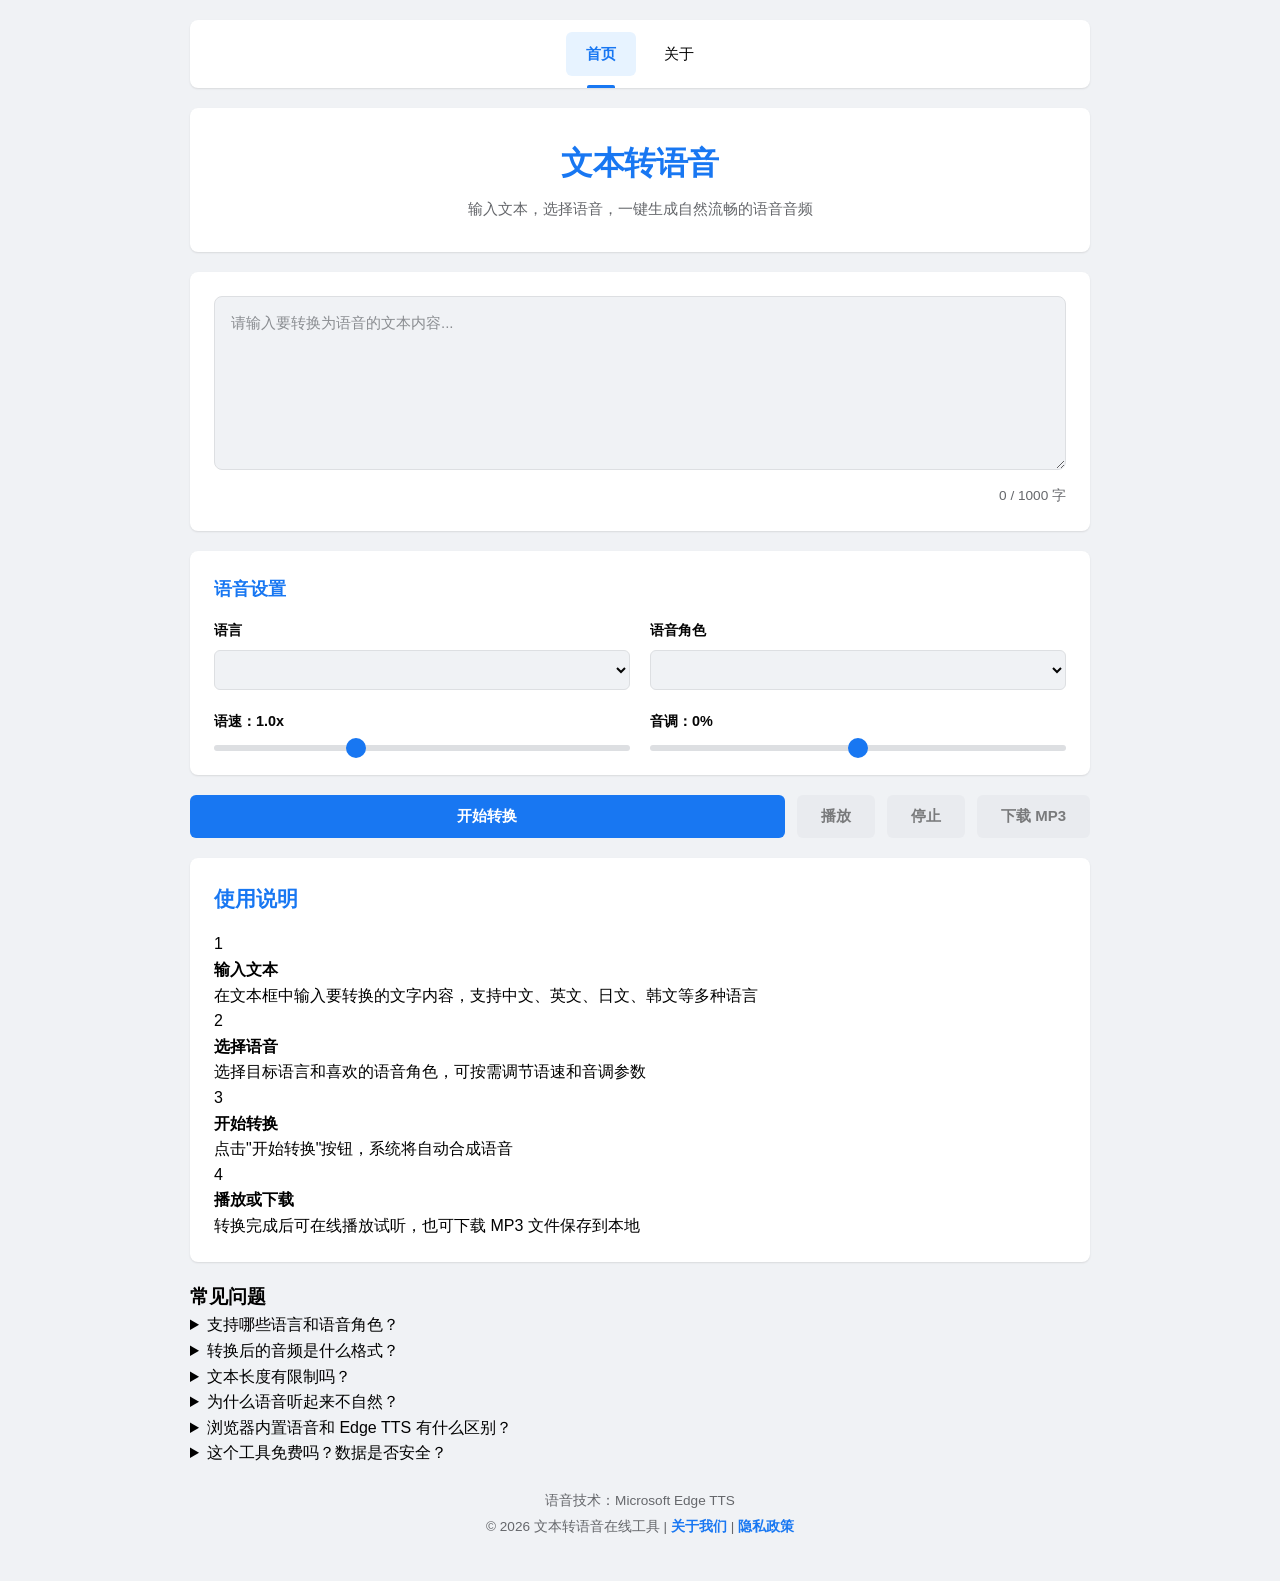
==== web/index.html @ c946e0dc "fix" ====
<!DOCTYPE html>
<html lang="zh-CN">
<head>
    <meta charset="UTF-8">
    <meta name="viewport" content="width=device-width, initial-scale=1.0">
    <title>文本转语音在线工具 - 免费AI语音生成</title>
    <meta name="description" content="免费在线文本转语音工具，支持中文、英文、日文、韩文等多种语言，使用微软Edge TTS语音合成技术，可下载MP3音频文件。">
    <meta name="keywords" content="文本转语音,TTS,语音合成,AI语音生成,Edge TTS,在线朗读,MP3下载">
    <link rel="canonical" href="https://text2voice.cc/" />
    <link rel="icon" type="image/png" href="/images/logo.png">
    <link rel="stylesheet" href="/css/style.css">
</head>
<body>
    <div class="container">
        <nav class="top-nav">
            <ul>
                <li><a href="/" class="active">首页</a></li>
                <li><a href="about.html">关于</a></li>
            </ul>
        </nav>

        <header>
            <h1>文本转语音</h1>
            <p class="subtitle">输入文本，选择语音，一键生成自然流畅的语音音频</p>
        </header>

        <!-- 文本输入区 -->
        <div class="card">
            <div class="textarea-wrapper">
                <textarea
                    id="textInput"
                    placeholder="请输入要转换为语音的文本内容..."
                    rows="6"
                ></textarea>
                <div class="char-count">
                    <span id="charCount">0</span> / 1000 字
                </div>
            </div>
        </div>

        <!-- 语音设置区 -->
        <div class="card">
            <h3 class="card-title">语音设置</h3>
            <div class="settings-grid">
                <div class="setting-item">
                    <label for="langSelect">语言</label>
                    <select id="langSelect"></select>
                </div>
                <div class="setting-item">
                    <label for="voiceSelect">语音角色</label>
                    <select id="voiceSelect"></select>
                </div>
                <div class="setting-item">
                    <label for="rateRange">语速：<span id="rateValue">1.0x</span></label>
                    <input type="range" id="rateRange" min="0.5" max="2.0" step="0.1" value="1.0">
                </div>
                <div class="setting-item">
                    <label for="pitchRange">音调：<span id="pitchValue">0%</span></label>
                    <input type="range" id="pitchRange" min="-50" max="50" step="5" value="0">
                </div>
            </div>
        </div>

        <!-- 控制区 -->
        <div class="controls">
            <button id="synthesizeBtn" class="btn-primary" onclick="synthesize()">
                <span class="btn-text">开始转换</span>
            </button>
            <button id="playBtn" class="btn-secondary" onclick="togglePlay()" disabled>
                <span class="btn-text">播放</span>
            </button>
            <button id="stopBtn" class="btn-secondary" onclick="stopAudio()" disabled>
                <span class="btn-text">停止</span>
            </button>
            <button id="downloadBtn" class="btn-secondary" onclick="downloadAudio()" disabled>
                <span class="btn-text">下载 MP3</span>
            </button>
        </div>

        <!-- 加载提示 -->
        <div id="loading" class="loading" style="display: none;">
            <div class="spinner"></div>
            <p>正在生成语音，请稍候...</p>
        </div>

        <!-- 错误提示 -->
        <div id="error" class="error" style="display: none;"></div>

        <!-- 引擎提示 -->
        <div id="engineNotice" class="engine-notice" style="display: none;"></div>

        <!-- 音频播放区 -->
        <div id="audioSection" class="card audio-section" style="display: none;">
            <h3 class="card-title">合成结果</h3>
            <audio id="audioPlayer" controls></audio>
        </div>

        <!-- 使用说明 -->
        <div class="instructions">
            <h3>使用说明</h3>
            <div class="steps-list">
                <div class="step-item">
                    <span class="step-number">1</span>
                    <div class="step-content">
                        <strong>输入文本</strong>
                        <p>在文本框中输入要转换的文字内容，支持中文、英文、日文、韩文等多种语言</p>
                    </div>
                </div>
                <div class="step-item">
                    <span class="step-number">2</span>
                    <div class="step-content">
                        <strong>选择语音</strong>
                        <p>选择目标语言和喜欢的语音角色，可按需调节语速和音调参数</p>
                    </div>
                </div>
                <div class="step-item">
                    <span class="step-number">3</span>
                    <div class="step-content">
                        <strong>开始转换</strong>
                        <p>点击"开始转换"按钮，系统将自动合成语音</p>
                    </div>
                </div>
                <div class="step-item">
                    <span class="step-number">4</span>
                    <div class="step-content">
                        <strong>播放或下载</strong>
                        <p>转换完成后可在线播放试听，也可下载 MP3 文件保存到本地</p>
                    </div>
                </div>
            </div>
        </div>

        <!-- 常见问题 -->
        <div class="faq-section">
            <h3>常见问题</h3>
            <div class="faq-list">
                <details class="faq-item">
                    <summary>支持哪些语言和语音角色？</summary>
                    <div class="faq-answer">
                        <p>本工具基于 Microsoft Edge TTS 技术，支持中文（普通话、粤语）、英语、日语、韩语、法语、德语、西班牙语等数十种语言，每种语言提供多个语音角色可供选择，包括男声和女声。</p>
                    </div>
                </details>
                <details class="faq-item">
                    <summary>转换后的音频是什么格式？</summary>
                    <div class="faq-answer">
                        <p>转换后的音频为 MP3 格式，可直接在线播放或下载保存到本地设备，兼容所有主流播放器和设备。</p>
                    </div>
                </details>
                <details class="faq-item">
                    <summary>文本长度有限制吗？</summary>
                    <div class="faq-answer">
                        <p>单次转换支持最多 1000 个字符。如果您的文本较长，建议分段进行转换。</p>
                    </div>
                </details>
                <details class="faq-item">
                    <summary>为什么语音听起来不自然？</summary>
                    <div class="faq-answer">
                        <p>请尝试以下方法改善效果：选择与文本语言匹配的语音角色；适当调整语速和音调参数；确保文本中的标点符号使用正确，这会影响语音的停顿和语气。</p>
                    </div>
                </details>
                <details class="faq-item">
                    <summary>浏览器内置语音和 Edge TTS 有什么区别？</summary>
                    <div class="faq-answer">
                        <p>Edge TTS 是微软提供的云端语音合成服务，音质更自然、语音角色更丰富，需要启动本地服务端。浏览器内置语音（Web Speech API）无需服务端，但音质和可用语音取决于您的操作系统和浏览器，效果可能有所差异。</p>
                    </div>
                </details>
                <details class="faq-item">
                    <summary>这个工具免费吗？数据是否安全？</summary>
                    <div class="faq-answer">
                        <p>本工具完全免费使用。文本数据仅用于语音合成，不会被存储或用于其他用途。使用本地服务端模式时，所有处理都在您的设备上完成。</p>
                    </div>
                </details>
            </div>
        </div>

        <footer>
            <p>语音技术：Microsoft Edge TTS</p>
            <p>&copy; 2026 文本转语音在线工具 | <a href="about.html">关于我们</a> | <a href="privacy.html">隐私政策</a></p>
        </footer>
    </div>

    <script src="js/app.js"></script>
</body>
</html>
---- css/style.css ----
* {
    margin: 0;
    padding: 0;
    box-sizing: border-box;
}

body {
    font-family: -apple-system, BlinkMacSystemFont, 'Segoe UI', Helvetica, Arial, sans-serif;
    background: #f0f2f5;
    min-height: 100vh;
    padding: 20px;
    line-height: 1.6;
}

.container {
    max-width: 900px;
    margin: 0 auto;
}

/* 顶部导航样式 */
.top-nav {
    background: white;
    border-radius: 8px;
    box-shadow: 0 1px 2px rgba(0, 0, 0, 0.1);
    margin-bottom: 20px;
    padding: 12px 24px;
}

.top-nav ul {
    list-style: none;
    display: flex;
    gap: 8px;
    justify-content: center;
    align-items: center;
}

.top-nav li {
    margin: 0;
}

.top-nav a {
    display: block;
    padding: 10px 20px;
    color: #050505;
    text-decoration: none;
    font-size: 15px;
    font-weight: 500;
    border-radius: 6px;
    transition: all 0.2s;
    position: relative;
}

.top-nav a:hover {
    background: #f0f2f5;
    color: #1877f2;
}

.top-nav a.active {
    background: #e7f3ff;
    color: #1877f2;
    font-weight: 600;
}

.top-nav a.active::after {
    content: '';
    position: absolute;
    bottom: -12px;
    left: 50%;
    transform: translateX(-50%);
    width: 40%;
    height: 3px;
    background: #1877f2;
    border-radius: 2px 2px 0 0;
}

/* 头部样式 */
header {
    text-align: center;
    background: white;
    padding: 30px 20px;
    margin-bottom: 20px;
    border-radius: 8px;
    box-shadow: 0 1px 2px rgba(0, 0, 0, 0.1);
}

header h1 {
    font-size: 2em;
    color: #1877f2;
    margin-bottom: 8px;
    font-weight: 600;
    letter-spacing: -0.5px;
}

.subtitle {
    font-size: 0.95em;
    color: #65676b;
    font-weight: 400;
}

/* 通用卡片 */
.card {
    background: white;
    border-radius: 8px;
    padding: 24px;
    box-shadow: 0 1px 2px rgba(0, 0, 0, 0.1);
    margin-bottom: 20px;
}

.card-title {
    color: #1877f2;
    font-size: 1.1em;
    font-weight: 600;
    margin-bottom: 16px;
}

/* 文本输入区 */
.textarea-wrapper {
    position: relative;
}

#textInput {
    width: 100%;
    padding: 14px 16px;
    font-size: 15px;
    border: 1px solid #dddfe2;
    border-radius: 8px;
    outline: none;
    resize: vertical;
    min-height: 140px;
    font-family: inherit;
    line-height: 1.6;
    transition: border-color 0.2s, box-shadow 0.2s;
    background: #f0f2f5;
    color: #050505;
}

#textInput:focus {
    background: white;
    border-color: #1877f2;
    box-shadow: 0 0 0 2px rgba(24, 119, 242, 0.1);
}

#textInput::placeholder {
    color: #8a8d91;
}

.char-count {
    text-align: right;
    margin-top: 8px;
    font-size: 0.85em;
    color: #65676b;
    transition: color 0.2s;
}

.char-count.char-limit {
    color: #c41c00;
    font-weight: 600;
}

/* 语音设置网格 */
.settings-grid {
    display: grid;
    grid-template-columns: 1fr 1fr;
    gap: 20px;
}

.setting-item {
    display: flex;
    flex-direction: column;
    gap: 8px;
}

.setting-item label {
    font-size: 0.9em;
    font-weight: 600;
    color: #050505;
}

.setting-item select {
    padding: 10px 12px;
    font-size: 14px;
    border: 1px solid #dddfe2;
    border-radius: 6px;
    background: #f0f2f5;
    color: #050505;
    outline: none;
    cursor: pointer;
    transition: border-color 0.2s;
    appearance: auto;
}

.setting-item select:focus {
    border-color: #1877f2;
    background: white;
}

/* 滑块样式 */
input[type="range"] {
    -webkit-appearance: none;
    appearance: none;
    width: 100%;
    height: 6px;
    background: #dddfe2;
    border-radius: 3px;
    outline: none;
    cursor: pointer;
    margin-top: 4px;
}

input[type="range"]::-webkit-slider-thumb {
    -webkit-appearance: none;
    appearance: none;
    width: 20px;
    height: 20px;
    background: #1877f2;
    border-radius: 50%;
    cursor: pointer;
    transition: background 0.2s;
}

input[type="range"]::-webkit-slider-thumb:hover {
    background: #166fe5;
}

input[type="range"]::-moz-range-thumb {
    width: 20px;
    height: 20px;
    background: #1877f2;
    border: none;
    border-radius: 50%;
    cursor: pointer;
}

input[type="range"]::-moz-range-thumb:hover {
    background: #166fe5;
}

/* 控制按钮区 */
.controls {
    display: flex;
    gap: 12px;
    margin-bottom: 20px;
    flex-wrap: wrap;
}

.btn-primary,
.btn-secondary {
    padding: 12px 24px;
    font-size: 15px;
    font-weight: 600;
    border: none;
    border-radius: 6px;
    cursor: pointer;
    transition: all 0.2s;
    display: flex;
    align-items: center;
    justify-content: center;
    gap: 6px;
    white-space: nowrap;
}

.btn-primary {
    background: #1877f2;
    color: white;
    flex: 1;
}

.btn-primary:hover:not(:disabled) {
    background: #166fe5;
}

.btn-primary:active:not(:disabled) {
    background: #1564d6;
    transform: scale(0.98);
}

.btn-secondary {
    background: #e4e6eb;
    color: #050505;
}

.btn-secondary:hover:not(:disabled) {
    background: #d8dadf;
}

.btn-secondary:active:not(:disabled) {
    background: #ced0d4;
    transform: scale(0.98);
}

.btn-primary:disabled,
.btn-secondary:disabled {
    opacity: 0.5;
    cursor: not-allowed;
}

/* 加载动画 */
.loading {
    background: white;
    border-radius: 8px;
    padding: 32px;
    text-align: center;
    box-shadow: 0 1px 2px rgba(0, 0, 0, 0.1);
    margin-bottom: 20px;
}

.loading p {
    color: #1877f2;
}

.spinner {
    width: 40px;
    height: 40px;
    margin: 0 auto 16px;
    border: 3px solid #e4e6eb;
    border-top: 3px solid #1877f2;
    border-radius: 50%;
    animation: spin 0.8s linear infinite;
}

@keyframes spin {
    0% { transform: rotate(0deg); }
    100% { transform: rotate(360deg); }
}

/* 错误提示 */
.error {
    background: #ffebe9;
    border: 1px solid #f02849;
    color: #c41c00;
    padding: 12px 16px;
    border-radius: 6px;
    margin-bottom: 20px;
    text-align: center;
    font-size: 0.9em;
}

/* 引擎提示 */
.engine-notice {
    background: #e7f3ff;
    border: 1px solid #1877f2;
    color: #1877f2;
    padding: 10px 16px;
    border-radius: 6px;
    margin-bottom: 20px;
    text-align: center;
    font-size: 0.85em;
    font-weight: 500;
}

/* 音频播放区 */
.audio-section {
    animation: fadeIn 0.3s;
}

@keyframes fadeIn {
    from {
        opacity: 0;
        transform: translateY(10px);
    }
    to {
        opacity: 1;
        transform: translateY(0);
    }
}

.audio-section audio {
    width: 100%;
    margin-top: 8px;
    border-radius: 6px;
}

/* 使用说明 */
.instructions {
    background: white;
    border-radius: 8px;
    padding: 24px;
    box-shadow: 0 1px 2px rgba(0, 0, 0, 0.1);
    margin-bottom: 20px;
}

.instructions h3 {
    color: #1877f2;
    margin-bottom: 16px;
    font-size: 1.3em;
    font-weight: 600;
}

.instructions ul {
    list-style-position: inside;
    margin-bottom: 16px;
    color: #65676b;
    font-size: 0.9em;
    line-height: 1.8;
}

.instructions li {
    padding: 4px 0;
    color: #050505;
}

.api-notice {
    background: #fff3cd;
    border: 1px solid #ffc107;
    padding: 12px;
    border-radius: 6px;
    font-size: 0.9em;
    color: #856404;
}

.api-notice strong {
    color: #050505;
}

/* 页脚 */
footer {
    text-align: center;
    padding: 20px 0;
    color: #65676b;
    font-size: 0.85em;
}

footer p {
    margin: 4px 0;
}

footer a {
    color: #1877f2;
    text-decoration: none;
    font-weight: 600;
}

footer a:hover {
    text-decoration: underline;
}

/* 内容页面样式 (关于页面和隐私政策页面) */
.content-section {
    background: white;
    border-radius: 8px;
    padding: 24px;
    box-shadow: 0 1px 2px rgba(0, 0, 0, 0.1);
    margin-bottom: 20px;
}

.content-section p {
    color: #050505;
    margin-bottom: 12px;
    line-height: 1.8;
}

.content-section h2 {
    color: #1877f2;
    margin: 24px 0 16px 0;
    font-size: 1.4em;
    font-weight: 600;
}

.content-section h3 {
    color: #050505;
    margin: 16px 0 12px 0;
    font-size: 1.1em;
    font-weight: 600;
}

.content-section h4 {
    color: #050505;
    margin: 12px 0 8px 0;
    font-size: 1em;
    font-weight: 600;
}

.content-section ul {
    margin: 12px 0 16px 24px;
    line-height: 1.8;
}

.content-section li {
    color: #050505;
    margin: 8px 0;
}

.content-section a {
    color: #1877f2;
    text-decoration: none;
    font-weight: 600;
}

.content-section a:hover {
    text-decoration: underline;
}

.policy-section,
.about-section {
    margin-bottom: 32px;
}

.last-updated {
    color: #65676b;
    font-size: 0.9em;
    margin-bottom: 24px;
    padding: 12px;
    background: #f0f2f5;
    border-radius: 6px;
}

.policy-notice,
.disclaimer {
    background: #fff3cd;
    border: 1px solid #ffc107;
    padding: 16px;
    border-radius: 6px;
    margin: 16px 0;
}

.policy-notice p,
.disclaimer ul {
    color: #856404;
    margin: 0;
}

.policy-notice strong {
    color: #050505;
}

.back-link {
    margin-top: 32px;
    padding-top: 24px;
    border-top: 1px solid #e4e6eb;
    text-align: center;
}

.back-link a {
    display: inline-block;
    padding: 10px 24px;
    background: #e4e6eb;
    color: #050505;
    text-decoration: none;
    border-radius: 6px;
    font-weight: 600;
    transition: all 0.2s;
}

.back-link a:hover {
    background: #d8dadf;
}

/* 功能网格 */
.features-grid {
    display: grid;
    grid-template-columns: repeat(auto-fit, minmax(250px, 1fr));
    gap: 16px;
    margin: 20px 0;
}

.feature-item {
    padding: 20px;
    background: #f0f2f5;
    border-radius: 8px;
    text-align: center;
    transition: all 0.2s;
}

.feature-item:hover {
    background: #e4e6eb;
    transform: translateY(-2px);
    box-shadow: 0 2px 4px rgba(0, 0, 0, 0.1);
}

.feature-icon {
    font-size: 2em;
    margin-bottom: 12px;
}

.feature-item h3 {
    color: #1877f2;
    font-size: 1.1em;
    margin: 12px 0 8px 0;
}

.feature-item p {
    color: #65676b;
    font-size: 0.9em;
    margin: 0;
}

/* 使用场景列表 */
.use-cases {
    list-style: none;
    margin: 16px 0;
    padding: 0;
}

.use-cases li {
    padding: 12px;
    background: #f0f2f5;
    border-radius: 6px;
    margin-bottom: 12px;
}

.use-cases strong {
    color: #1877f2;
}

/* 更新日志 */
.changelog {
    margin: 16px 0;
}

.changelog-item {
    padding: 16px;
    background: #f0f2f5;
    border-radius: 6px;
    margin-bottom: 16px;
    border-left: 4px solid #1877f2;
}

.changelog-item h4 {
    color: #1877f2;
    margin-top: 0;
}

.changelog-item ul {
    margin: 8px 0 0 20px;
}

/* 响应式设计 */
@media (max-width: 768px) {
    body {
        padding: 12px;
    }

    .top-nav {
        padding: 10px 16px;
    }

    .top-nav ul {
        gap: 6px;
    }

    .top-nav a {
        padding: 8px 16px;
        font-size: 14px;
    }

    .top-nav a.active::after {
        width: 60%;
        height: 2px;
    }

    header {
        padding: 20px 16px;
    }

    header h1 {
        font-size: 1.6em;
    }

    .card {
        padding: 16px;
    }

    .settings-grid {
        grid-template-columns: 1fr;
        gap: 16px;
    }

    .controls {
        flex-direction: column;
    }

    .controls button {
        width: 100%;
    }

    .instructions {
        padding: 16px;
    }

    .content-section {
        padding: 16px;
    }

    .content-section h2 {
        font-size: 1.2em;
    }

    .features-grid {
        grid-template-columns: 1fr;
    }

    .feature-item {
        padding: 16px;
    }
}

@media (max-width: 480px) {
    .top-nav {
        padding: 8px 12px;
    }

    .top-nav ul {
        gap: 4px;
        flex-wrap: wrap;
    }

    .top-nav a {
        padding: 6px 14px;
        font-size: 13px;
    }

    header h1 {
        font-size: 1.4em;
    }

    .subtitle {
        font-size: 0.85em;
    }

    .content-section {
        padding: 12px;
    }

    .content-section h2 {
        font-size: 1.1em;
    }

    .content-section ul {
        margin-left: 16px;
    }

    .back-link a {
        padding: 8px 20px;
        font-size: 14px;
    }
}
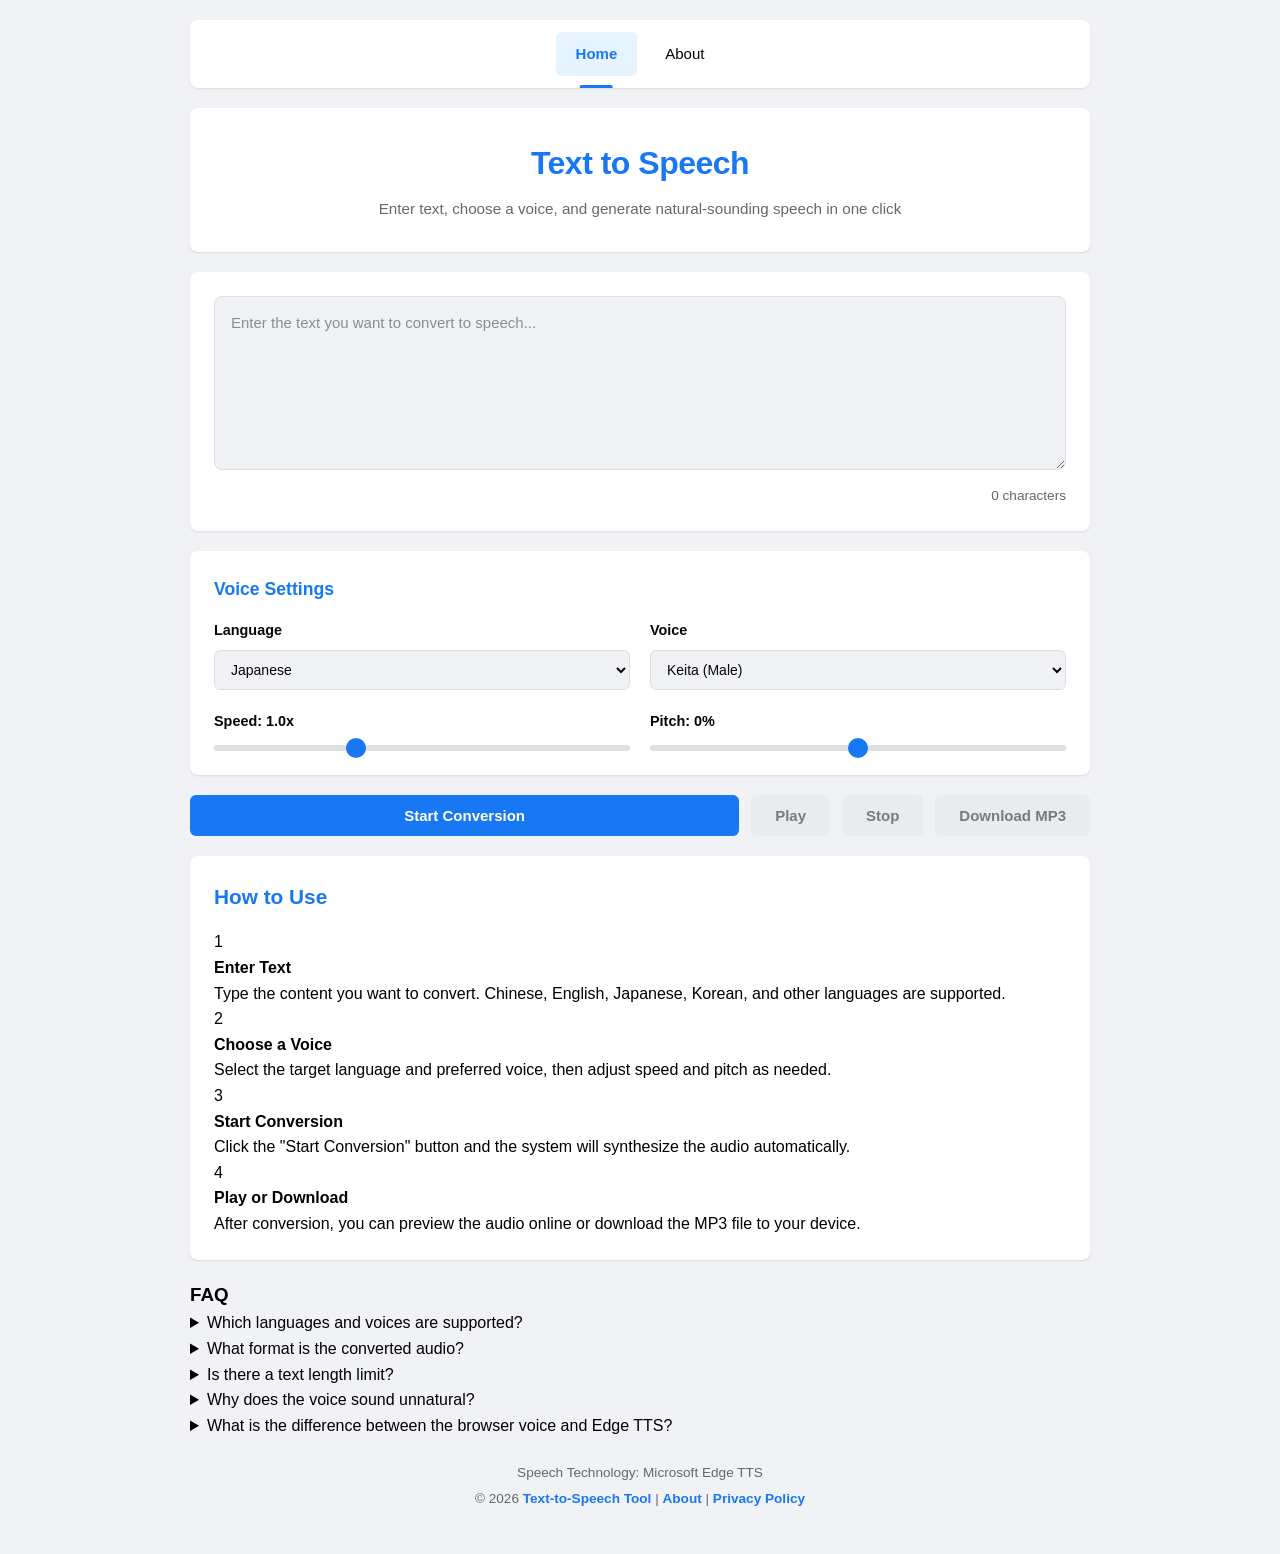
==== commit a43ac2d6: "Translate index.html content to English" ====
--- a/web/index.html
+++ b/web/index.html
@@ -1,11 +1,11 @@
 <!DOCTYPE html>
-<html lang="zh-CN">
+<html lang="en">
 <head>
     <meta charset="UTF-8">
     <meta name="viewport" content="width=device-width, initial-scale=1.0">
-    <title>文本转语音在线工具 - 免费AI语音生成</title>
-    <meta name="description" content="免费在线文本转语音工具，支持中文、英文、日文、韩文等多种语言，使用微软Edge TTS语音合成技术，可下载MP3音频文件。">
-    <meta name="keywords" content="文本转语音,TTS,语音合成,AI语音生成,Edge TTS,在线朗读,MP3下载">
+    <title>Online Text-to-Speech Tool - Free AI Voice Generator</title>
+    <meta name="description" content="A free online text-to-speech tool supporting Chinese, English, Japanese, Korean, and more. Built with Microsoft Edge TTS and capable of downloading MP3 audio files.">
+    <meta name="keywords" content="text to speech,TTS,speech synthesis,AI voice generator,Edge TTS,online reading,MP3 download">
     <link rel="canonical" href="https://text2voice.cc/" />
     <link rel="icon" type="image/png" href="/images/logo.png">
     <link rel="stylesheet" href="/css/style.css">
@@ -14,168 +14,162 @@
     <div class="container">
         <nav class="top-nav">
             <ul>
-                <li><a href="/" class="active">首页</a></li>
-                <li><a href="about.html">关于</a></li>
+                <li><a href="/" class="active">Home</a></li>
+                <li><a href="about.html">About</a></li>
             </ul>
         </nav>
 
         <header>
-            <h1>文本转语音</h1>
-            <p class="subtitle">输入文本，选择语音，一键生成自然流畅的语音音频</p>
+            <h1>Text to Speech</h1>
+            <p class="subtitle">Enter text, choose a voice, and generate natural-sounding speech in one click</p>
         </header>
 
-        <!-- 文本输入区 -->
+        <!-- Text input section -->
         <div class="card">
             <div class="textarea-wrapper">
                 <textarea
                     id="textInput"
-                    placeholder="请输入要转换为语音的文本内容..."
+                    placeholder="Enter the text you want to convert to speech..."
                     rows="6"
                 ></textarea>
                 <div class="char-count">
-                    <span id="charCount">0</span> / 1000 字
+                    <span id="charCount">0</span> characters
                 </div>
             </div>
         </div>
 
-        <!-- 语音设置区 -->
+        <!-- Voice settings section -->
         <div class="card">
-            <h3 class="card-title">语音设置</h3>
+            <h3 class="card-title">Voice Settings</h3>
             <div class="settings-grid">
                 <div class="setting-item">
-                    <label for="langSelect">语言</label>
+                    <label for="langSelect">Language</label>
                     <select id="langSelect"></select>
                 </div>
                 <div class="setting-item">
-                    <label for="voiceSelect">语音角色</label>
+                    <label for="voiceSelect">Voice</label>
                     <select id="voiceSelect"></select>
                 </div>
                 <div class="setting-item">
-                    <label for="rateRange">语速：<span id="rateValue">1.0x</span></label>
+                    <label for="rateRange">Speed: <span id="rateValue">1.0x</span></label>
                     <input type="range" id="rateRange" min="0.5" max="2.0" step="0.1" value="1.0">
                 </div>
                 <div class="setting-item">
-                    <label for="pitchRange">音调：<span id="pitchValue">0%</span></label>
+                    <label for="pitchRange">Pitch: <span id="pitchValue">0%</span></label>
                     <input type="range" id="pitchRange" min="-50" max="50" step="5" value="0">
                 </div>
             </div>
         </div>
 
-        <!-- 控制区 -->
+        <!-- Controls -->
         <div class="controls">
             <button id="synthesizeBtn" class="btn-primary" onclick="synthesize()">
-                <span class="btn-text">开始转换</span>
+                <span class="btn-text">Start Conversion</span>
             </button>
             <button id="playBtn" class="btn-secondary" onclick="togglePlay()" disabled>
-                <span class="btn-text">播放</span>
+                <span class="btn-text">Play</span>
             </button>
             <button id="stopBtn" class="btn-secondary" onclick="stopAudio()" disabled>
-                <span class="btn-text">停止</span>
+                <span class="btn-text">Stop</span>
             </button>
             <button id="downloadBtn" class="btn-secondary" onclick="downloadAudio()" disabled>
-                <span class="btn-text">下载 MP3</span>
+                <span class="btn-text">Download MP3</span>
             </button>
         </div>
 
-        <!-- 加载提示 -->
+        <!-- Loading notice -->
         <div id="loading" class="loading" style="display: none;">
             <div class="spinner"></div>
-            <p>正在生成语音，请稍候...</p>
+            <p>Generating speech, please wait...</p>
         </div>
 
-        <!-- 错误提示 -->
+        <!-- Error message -->
         <div id="error" class="error" style="display: none;"></div>
 
-        <!-- 引擎提示 -->
+        <!-- Engine notice -->
         <div id="engineNotice" class="engine-notice" style="display: none;"></div>
 
-        <!-- 音频播放区 -->
+        <!-- Audio playback section -->
         <div id="audioSection" class="card audio-section" style="display: none;">
-            <h3 class="card-title">合成结果</h3>
+            <h3 class="card-title">Result</h3>
             <audio id="audioPlayer" controls></audio>
         </div>
 
-        <!-- 使用说明 -->
+        <!-- Instructions -->
         <div class="instructions">
-            <h3>使用说明</h3>
+            <h3>How to Use</h3>
             <div class="steps-list">
                 <div class="step-item">
                     <span class="step-number">1</span>
                     <div class="step-content">
-                        <strong>输入文本</strong>
-                        <p>在文本框中输入要转换的文字内容，支持中文、英文、日文、韩文等多种语言</p>
+                        <strong>Enter Text</strong>
+                        <p>Type the content you want to convert. Chinese, English, Japanese, Korean, and other languages are supported.</p>
                     </div>
                 </div>
                 <div class="step-item">
                     <span class="step-number">2</span>
                     <div class="step-content">
-                        <strong>选择语音</strong>
-                        <p>选择目标语言和喜欢的语音角色，可按需调节语速和音调参数</p>
+                        <strong>Choose a Voice</strong>
+                        <p>Select the target language and preferred voice, then adjust speed and pitch as needed.</p>
                     </div>
                 </div>
                 <div class="step-item">
                     <span class="step-number">3</span>
                     <div class="step-content">
-                        <strong>开始转换</strong>
-                        <p>点击"开始转换"按钮，系统将自动合成语音</p>
+                        <strong>Start Conversion</strong>
+                        <p>Click the "Start Conversion" button and the system will synthesize the audio automatically.</p>
                     </div>
                 </div>
                 <div class="step-item">
                     <span class="step-number">4</span>
                     <div class="step-content">
-                        <strong>播放或下载</strong>
-                        <p>转换完成后可在线播放试听，也可下载 MP3 文件保存到本地</p>
+                        <strong>Play or Download</strong>
+                        <p>After conversion, you can preview the audio online or download the MP3 file to your device.</p>
                     </div>
                 </div>
             </div>
         </div>
 
-        <!-- 常见问题 -->
+        <!-- FAQ -->
         <div class="faq-section">
-            <h3>常见问题</h3>
+            <h3>FAQ</h3>
             <div class="faq-list">
                 <details class="faq-item">
-                    <summary>支持哪些语言和语音角色？</summary>
+                    <summary>Which languages and voices are supported?</summary>
                     <div class="faq-answer">
-                        <p>本工具基于 Microsoft Edge TTS 技术，支持中文（普通话、粤语）、英语、日语、韩语、法语、德语、西班牙语等数十种语言，每种语言提供多个语音角色可供选择，包括男声和女声。</p>
+                        <p>This tool is based on Microsoft Edge TTS and supports dozens of languages such as Chinese (Mandarin and Cantonese), English, Japanese, Korean, French, German, and Spanish. Each language provides multiple voice options, including male and female voices.</p>
                     </div>
                 </details>
                 <details class="faq-item">
-                    <summary>转换后的音频是什么格式？</summary>
+                    <summary>What format is the converted audio?</summary>
                     <div class="faq-answer">
-                        <p>转换后的音频为 MP3 格式，可直接在线播放或下载保存到本地设备，兼容所有主流播放器和设备。</p>
+                        <p>The converted audio is in MP3 format. It can be played online directly or downloaded to your local device and is compatible with all major players and devices.</p>
                     </div>
                 </details>
                 <details class="faq-item">
-                    <summary>文本长度有限制吗？</summary>
+                    <summary>Is there a text length limit?</summary>
                     <div class="faq-answer">
-                        <p>单次转换支持最多 1000 个字符。如果您的文本较长，建议分段进行转换。</p>
+                        <p>The local app no longer enforces a strict character limit. Very long text is split into segments automatically for synthesis.</p>
                     </div>
                 </details>
                 <details class="faq-item">
-                    <summary>为什么语音听起来不自然？</summary>
+                    <summary>Why does the voice sound unnatural?</summary>
                     <div class="faq-answer">
-                        <p>请尝试以下方法改善效果：选择与文本语言匹配的语音角色；适当调整语速和音调参数；确保文本中的标点符号使用正确，这会影响语音的停顿和语气。</p>
+                        <p>Try these improvements: choose a voice that matches the text language, adjust speed and pitch appropriately, and make sure punctuation is used correctly, since it affects pauses and intonation.</p>
                     </div>
                 </details>
                 <details class="faq-item">
-                    <summary>浏览器内置语音和 Edge TTS 有什么区别？</summary>
+                    <summary>What is the difference between the browser voice and Edge TTS?</summary>
                     <div class="faq-answer">
-                        <p>Edge TTS 是微软提供的云端语音合成服务，音质更自然、语音角色更丰富，需要启动本地服务端。浏览器内置语音（Web Speech API）无需服务端，但音质和可用语音取决于您的操作系统和浏览器，效果可能有所差异。</p>
-                    </div>
-                </details>
-                <details class="faq-item">
-                    <summary>这个工具免费吗？数据是否安全？</summary>
-                    <div class="faq-answer">
-                        <p>本工具完全免费使用。文本数据仅用于语音合成，不会被存储或用于其他用途。使用本地服务端模式时，所有处理都在您的设备上完成。</p>
+                        <p>Edge TTS is Microsoft's cloud-based speech synthesis service, offering more natural audio and richer voice choices, but it requires the local backend to be running. The browser's built-in speech engine (Web Speech API) does not need the backend, but quality and available voices depend on your operating system and browser.</p>
                     </div>
                 </details>
             </div>
         </div>
 
         <footer>
-            <p>语音技术：Microsoft Edge TTS</p>
-            <p>&copy; 2026 文本转语音在线工具 | <a href="about.html">关于我们</a> | <a href="privacy.html">隐私政策</a></p>
+            <p>Speech Technology: Microsoft Edge TTS</p>
+            <p>&copy; 2026 <a href="https://text2voice.cc/">Text-to-Speech Tool</a> | <a href="about.html">About</a> | <a href="privacy.html">Privacy Policy</a></p>
         </footer>
     </div>
 
